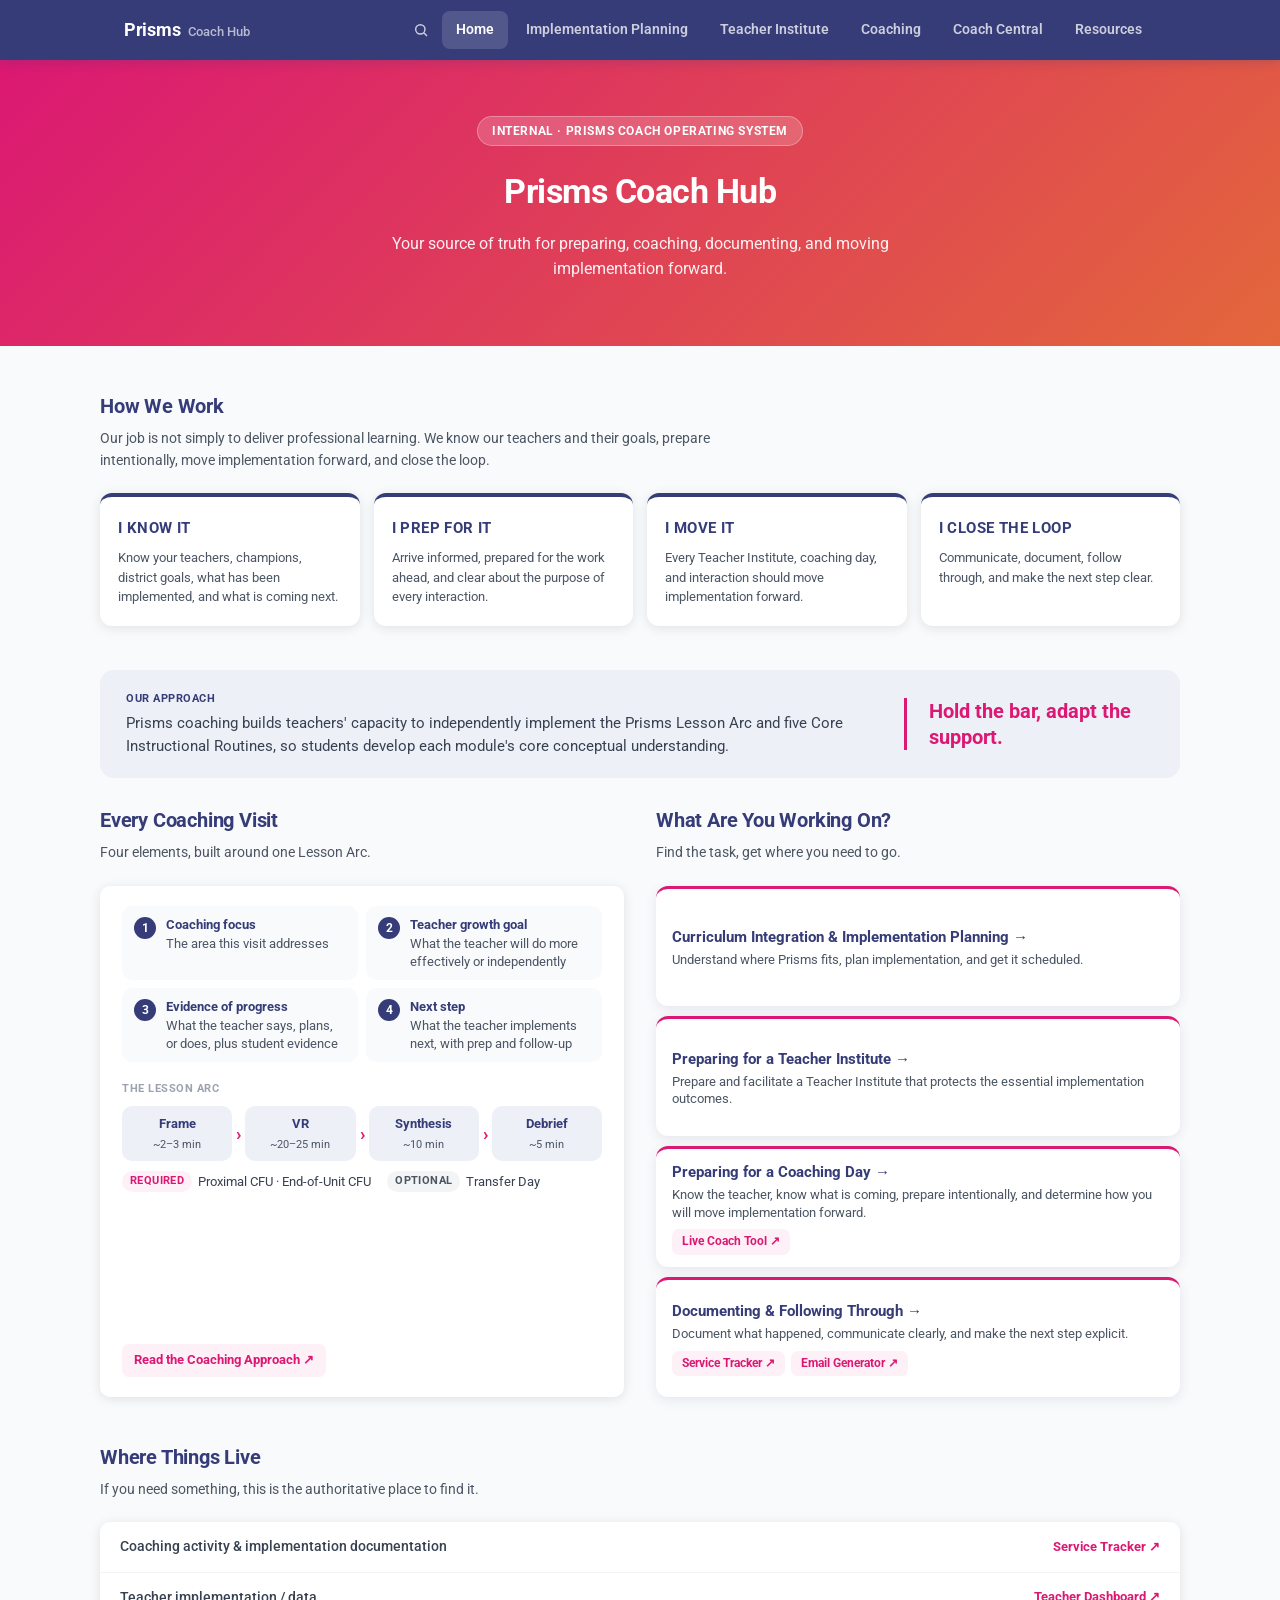
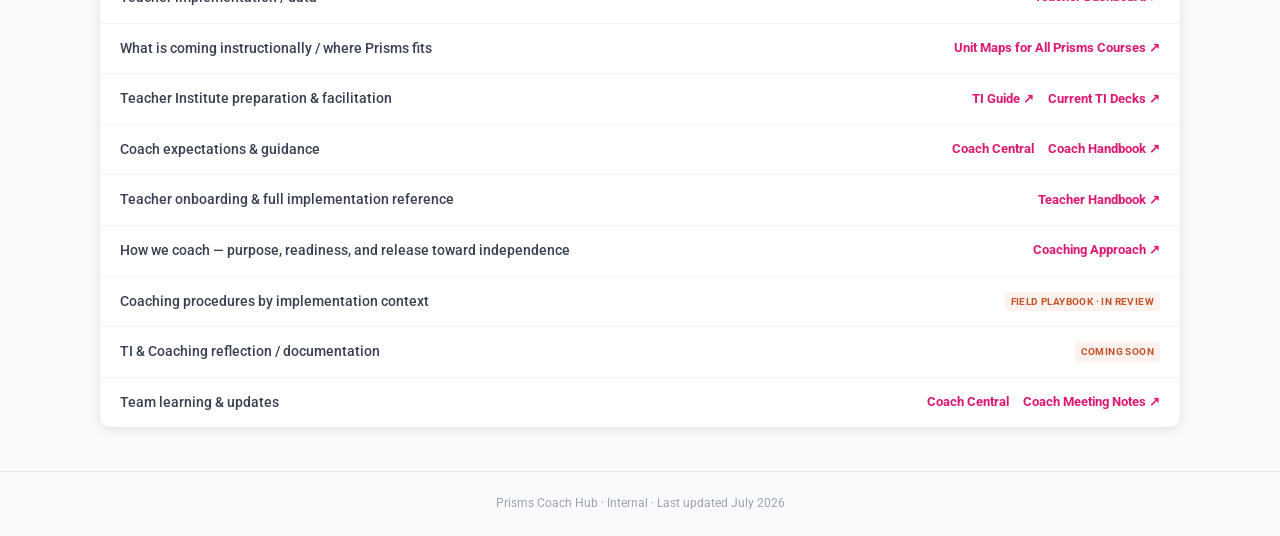
==== index.html @ 75d1a74e "Make link placement and styling consistent on Home and Coach Central - Home: Live Coach Tool now sit" ====
<!DOCTYPE html>
<html lang="en">
<head>
  <meta charset="UTF-8" />
  <meta name="viewport" content="width=device-width, initial-scale=1.0" />
  <title>Prisms Coach Hub · Home</title>
  <link href="https://fonts.googleapis.com/css2?family=Roboto:wght@400;500;700&display=swap" rel="stylesheet" />
  <link rel="stylesheet" href="assets/styles.css?v=45" />
</head>
<body>

  <header class="site-header">
    <div class="site-header-inner">
      <a href="index.html" class="brand">
        <span class="brand-name">Prisms</span>
        <span class="brand-sub">Coach Hub</span>
      </a>
      <div class="header-actions">
        <button class="search-trigger" onclick="openSearch()" aria-label="Search">
          <svg width="16" height="16" viewBox="0 0 24 24" fill="none" stroke="currentColor" stroke-width="2.2"><circle cx="11" cy="11" r="7"/><line x1="21" y1="21" x2="16.65" y2="16.65"/></svg>
        </button>
        <button class="nav-toggle" aria-label="Toggle menu">☰</button>
        <nav class="nav-links">
          <a class="nav-link" href="index.html">Home</a>
          <a class="nav-link" href="integration-mapping.html">Implementation Planning</a>
          <a class="nav-link" href="teacher-institute.html">Teacher Institute</a>
          <a class="nav-link" href="coaching.html">Coaching</a>
          <a class="nav-link" href="coach-hq.html">Coach Central</a>
          <a class="nav-link" href="resources.html">Resources</a>
        </nav>
      </div>
    </div>
  </header>

  <section class="hero">
    <div class="hero-eyebrow">Internal · Prisms Coach Operating System</div>
    <div class="hero-title">Prisms Coach Hub</div>
    <div class="hero-sub">Your source of truth for preparing, coaching, documenting, and moving implementation forward.</div>
  </section>

  <section class="section">
    <div class="section-inner">
      <div class="section-title">How We Work</div>
      <div class="section-desc">Our job is not simply to deliver professional learning. We know our teachers and their goals, prepare intentionally, move implementation forward, and close the loop.</div>
      <div class="identity-grid">
        <div class="identity-card">
          <div class="identity-card-title">I Know It</div>
          <div class="identity-card-desc">Know your teachers, champions, district goals, what has been implemented, and what is coming next.</div>
        </div>
        <div class="identity-card">
          <div class="identity-card-title">I Prep For It</div>
          <div class="identity-card-desc">Arrive informed, prepared for the work ahead, and clear about the purpose of every interaction.</div>
        </div>
        <div class="identity-card">
          <div class="identity-card-title">I Move It</div>
          <div class="identity-card-desc">Every Teacher Institute, coaching day, and interaction should move implementation forward.</div>
        </div>
        <div class="identity-card">
          <div class="identity-card-title">I Close the Loop</div>
          <div class="identity-card-desc">Communicate, document, follow through, and make the next step clear.</div>
        </div>
      </div>
    </div>
  </section>

  <section class="section" style="padding-top: 0;">
    <div class="section-inner">
      <div class="approach-banner">
        <div class="approach-banner-text">
          <div class="approach-banner-title">Our Approach</div>
          Prisms coaching builds teachers' capacity to independently implement the Prisms Lesson Arc and five Core Instructional Routines, so students develop each module's core conceptual understanding.
        </div>
        <div class="approach-tagline">Hold the bar, adapt the support.</div>
      </div>

    <div class="approach-split">
      <div class="approach-col">
        <div class="section-title">Every Coaching Visit</div>
        <div class="section-desc">Four elements, built around one Lesson Arc.</div>
        <div class="card approach-card">
          <div class="element-grid">
            <div class="element"><span class="element-num">1</span><div><strong>Coaching focus</strong>The area this visit addresses</div></div>
            <div class="element"><span class="element-num">2</span><div><strong>Teacher growth goal</strong>What the teacher will do more effectively or independently</div></div>
            <div class="element"><span class="element-num">3</span><div><strong>Evidence of progress</strong>What the teacher says, plans, or does, plus student evidence</div></div>
            <div class="element"><span class="element-num">4</span><div><strong>Next step</strong>What the teacher implements next, with prep and follow-up</div></div>
          </div>
          <div class="approach-label">The Lesson Arc</div>
          <div class="arc-flow">
            <div class="arc-block"><strong>Frame</strong><span>~2–3 min</span></div>
            <span class="arc-arrow">›</span>
            <div class="arc-block"><strong>VR</strong><span>~20–25 min</span></div>
            <span class="arc-arrow">›</span>
            <div class="arc-block"><strong>Synthesis</strong><span>~10 min</span></div>
            <span class="arc-arrow">›</span>
            <div class="arc-block"><strong>Debrief</strong><span>~5 min</span></div>
          </div>
          <div class="arc-assess">
            <span class="arc-group"><span class="arc-badge arc-badge-req">Required</span>Proximal CFU · End-of-Unit CFU</span>
            <span class="arc-group"><span class="arc-badge arc-badge-opt">Optional</span>Transfer Day</span>
          </div>
          <a class="cycle-card-link approach-link" href="https://docs.google.com/document/d/1lz5dNXfbCIZ9FT6xjHAXgHIYilqLjcTztQEKy_ARWPM/edit?tab=t.xjw9xxfvkkqw" target="_blank" rel="noopener">Read the Coaching Approach ↗</a>
        </div>
      </div>

      <div class="approach-col">
      <div class="section-title">What Are You Working On?</div>
      <div class="section-desc">Find the task, get where you need to go.</div>
      <div class="action-grid">
        <div class="action-card">
          <a class="action-card-title" href="integration-mapping.html">Curriculum Integration &amp; Implementation Planning</a>
          <div class="action-card-desc">Understand where Prisms fits, plan implementation, and get it scheduled.</div>
        </div>
        <div class="action-card">
          <a class="action-card-title" href="teacher-institute.html">Preparing for a Teacher Institute</a>
          <div class="action-card-desc">Prepare and facilitate a Teacher Institute that protects the essential implementation outcomes.</div>
        </div>
        <div class="action-card action-card-has-links">
          <a class="action-card-title" href="coaching.html">Preparing for a Coaching Day</a>
          <div class="action-card-desc">Know the teacher, know what is coming, prepare intentionally, and determine how you will move implementation forward.</div>
          <div class="action-card-links">
            <a class="cycle-card-link" href="https://prismscoach.github.io/PrismsEmailGenerator/live-coach-tool.html" target="_blank" rel="noopener">Live Coach Tool ↗</a>
          </div>
        </div>
        <div class="action-card action-card-has-links">
          <a class="action-card-title" href="coaching.html#close-the-loop">Documenting &amp; Following Through</a>
          <div class="action-card-desc">Document what happened, communicate clearly, and make the next step explicit.</div>
          <div class="action-card-links">
            <a class="cycle-card-link" href="https://service.prismsvr.com/" target="_blank" rel="noopener">Service Tracker ↗</a>
            <a class="cycle-card-link" href="https://prismscoach.github.io/PrismsEmailGenerator" target="_blank" rel="noopener">Email Generator ↗</a>
          </div>
        </div>
      </div>
      </div>
    </div>
    </div>
  </section>

  <section class="section" style="padding-top: 0;">
    <div class="section-inner">
      <div class="section-title">Where Things Live</div>
      <div class="section-desc">If you need something, this is the authoritative place to find it.</div>
      <div class="truth-list">
        <div class="truth-row">
          <div class="truth-need">Coaching activity &amp; implementation documentation</div>
          <div class="truth-where"><a href="https://service.prismsvr.com/" target="_blank" rel="noopener">Service Tracker ↗</a></div>
        </div>
        <div class="truth-row">
          <div class="truth-need">Teacher implementation / data</div>
          <div class="truth-where"><a href="https://live.prismsvr.com" target="_blank" rel="noopener">Teacher Dashboard ↗</a></div>
        </div>
        <div class="truth-row">
          <div class="truth-need">What is coming instructionally / where Prisms fits</div>
          <div class="truth-where"><a href="https://docs.google.com/document/d/1P5KMK_pdKpTpYful4IcUAfwMFDizPWIRsAuM0gYCuos/view?tab=t.xg6t84ydygg0#heading=h.jd2sb1dj5eii" target="_blank" rel="noopener">Unit Maps for All Prisms Courses ↗</a></div>
        </div>
        <div class="truth-row">
          <div class="truth-need">Teacher Institute preparation &amp; facilitation</div>
          <div class="truth-where">
            <a href="https://docs.google.com/document/d/1XtAutbrFlFC32eb30raBuSGPkoK6WJgz8N25M-khRbY/view" target="_blank" rel="noopener">TI Guide ↗</a>
            <a href="https://drive.google.com/drive/folders/12lk6j9ZFXxcOVqc5LGNqAW1bhOK6K5E5" target="_blank" rel="noopener">Current TI Decks ↗</a>
          </div>
        </div>
        <div class="truth-row">
          <div class="truth-need">Coach expectations &amp; guidance</div>
          <div class="truth-where">
            <a href="coach-hq.html">Coach Central</a>
            <a href="https://docs.google.com/document/d/1s14TWryL_i0_1LQaXrnczQLfy0YZtUf19tMBjfs3yhU/edit?tab=t.0" target="_blank" rel="noopener">Coach Handbook ↗</a>
          </div>
        </div>
        <div class="truth-row">
          <div class="truth-need">Teacher onboarding &amp; full implementation reference</div>
          <div class="truth-where"><a href="https://docs.google.com/document/d/19jdgKdDj_S9fFv0Rxkt-__A_RpCIqfJlPVO00XaneGg/edit?tab=t.0" target="_blank" rel="noopener">Teacher Handbook ↗</a></div>
        </div>
        <div class="truth-row">
          <div class="truth-need">How we coach — purpose, readiness, and release toward independence</div>
          <div class="truth-where"><a href="https://docs.google.com/document/d/1lz5dNXfbCIZ9FT6xjHAXgHIYilqLjcTztQEKy_ARWPM/edit?tab=t.xjw9xxfvkkqw" target="_blank" rel="noopener">Coaching Approach ↗</a></div>
        </div>
        <div class="truth-row">
          <div class="truth-need">Coaching procedures by implementation context</div>
          <div class="truth-where"><span class="pending-badge">Field Playbook · In review</span></div>
        </div>
        <div class="truth-row">
          <div class="truth-need">TI &amp; Coaching reflection / documentation</div>
          <div class="truth-where"><span class="pending-badge">Coming soon</span></div>
        </div>
        <div class="truth-row">
          <div class="truth-need">Team learning &amp; updates</div>
          <div class="truth-where">
            <a href="coach-hq.html">Coach Central</a>
            <a href="https://drive.google.com/drive/folders/1xNmrIguMOqjNMbdMRAQB9upoG7V-f8pA?usp=drive_link" target="_blank" rel="noopener">Coach Meeting Notes ↗</a>
          </div>
        </div>
      </div>
    </div>
  </section>

    <div class="search-overlay" id="search-overlay">
    <div class="search-box">
      <input type="text" id="search-input" placeholder="Search pages and resources..." autocomplete="off" />
      <div class="search-results" id="search-results"></div>
      <div class="search-hint">Esc to close · Ctrl/Cmd+K to open</div>
    </div>
  </div>

  <footer class="site-footer">Prisms Coach Hub · Internal · Last updated July 2026</footer>

  <script src="assets/search-index.js?v=3"></script>
  <script src="assets/search.js"></script>
  <script src="assets/nav.js?v=2"></script>
</body>
</html>
---- assets/styles.css ----
*, *::before, *::after { box-sizing: border-box; margin: 0; padding: 0; }

:root {
  --pink: #DB1873; --pink-dark: #b8145f; --pink-light: #fdf0f6;
  --navy: #353C78; --navy-dark: #272d5e; --navy-light: #eef0f8;
  --coral: #E3673B; --coral-dark: #c4532a; --coral-light: #fdf2ee;
  --gray-50: #F9FAFB; --gray-100: #F3F4F6; --gray-200: #E5E7EB;
  --gray-300: #D1D5DB; --gray-400: #9CA3AF; --gray-600: #4B5563;
  --gray-700: #374151; --gray-900: #111827;
  --green: #16A34A; --radius: 10px;
  --shadow: 0 2px 12px rgba(0,0,0,0.10);
  --header-h: 60px;
  --max-width: 1080px;
}

html { scroll-behavior: smooth; }
body {
  font-family: 'Roboto', -apple-system, sans-serif;
  background: var(--gray-50);
  color: var(--gray-900);
  font-size: 15px;
  line-height: 1.6;
}
a { color: inherit; text-decoration: none; }
ul { list-style: none; }

/* ─── Site header ─────────────────────────────────────── */
.site-header {
  background: var(--navy);
  height: var(--header-h);
  display: flex;
  align-items: center;
  position: sticky;
  top: 0;
  z-index: 200;
  box-shadow: 0 2px 10px rgba(53,60,120,0.25);
}
.site-header-inner {
  width: 100%;
  max-width: var(--max-width);
  margin: 0 auto;
  padding: 0 24px;
  display: flex;
  align-items: center;
  justify-content: space-between;
}
.brand { display: flex; align-items: baseline; gap: 8px; }
.brand-name { font-size: 18px; font-weight: 700; color: white; letter-spacing: -0.3px; }
.brand-sub { font-size: 13px; color: rgba(255,255,255,0.65); font-weight: 500; }

.header-actions { display: flex; align-items: center; gap: 6px; }
.search-trigger { background: none; border: none; color: rgba(255,255,255,0.75); cursor: pointer; padding: 7px; border-radius: 7px; display: flex; align-items: center; transition: background 0.12s, color 0.12s; }
.search-trigger:hover { background: rgba(255,255,255,0.1); color: white; }

.nav-toggle {
  display: none;
  background: none;
  border: none;
  color: white;
  font-size: 22px;
  cursor: pointer;
  padding: 6px;
}
.nav-links { display: flex; align-items: center; gap: 4px; }
.nav-link {
  padding: 8px 14px;
  border-radius: 8px;
  font-size: 13.5px;
  font-weight: 600;
  color: rgba(255,255,255,0.75);
  transition: background 0.15s, color 0.15s;
}
.nav-link:hover { color: white; background: rgba(255,255,255,0.08); }
.nav-link.active { color: white; background: rgba(255,255,255,0.14); }

/* ─── Hero (home) ─────────────────────────────────────── */
.hero {
  background: linear-gradient(135deg, var(--pink) 0%, var(--coral) 100%);
  padding: 56px 24px 64px;
  text-align: center;
  color: white;
}
.hero-eyebrow {
  display: inline-block;
  background: rgba(255,255,255,0.18);
  border: 1px solid rgba(255,255,255,0.3);
  padding: 5px 14px;
  border-radius: 999px;
  font-size: 11.5px;
  font-weight: 700;
  letter-spacing: 0.6px;
  text-transform: uppercase;
  margin-bottom: 18px;
}
.hero-title { font-size: 34px; font-weight: 700; letter-spacing: -0.5px; margin-bottom: 12px; }
.hero-sub { font-size: 16px; color: rgba(255,255,255,0.92); max-width: 560px; margin: 0 auto; line-height: 1.6; }

/* ─── Page header (subpages) ──────────────────────────── */
.page-header {
  background: var(--navy);
  padding: 20px 24px 22px;
  color: white;
}
.page-header-inner { max-width: var(--max-width); margin: 0 auto; }
.page-eyebrow { font-size: 12px; font-weight: 700; letter-spacing: 0.6px; text-transform: uppercase; color: var(--coral-light); opacity: 0.85; margin-bottom: 4px; }
.page-title { font-size: 22px; font-weight: 700; margin-bottom: 5px; letter-spacing: -0.4px; }
.page-purpose { font-size: 13.5px; color: rgba(255,255,255,0.88); max-width: 640px; line-height: 1.5; }

/* ─── Layout ───────────────────────────────────────────── */
.container { max-width: var(--max-width); margin: 0 auto; padding: 0 24px; }
.section { padding: 44px 24px; }
.section-inner { max-width: var(--max-width); margin: 0 auto; }
.section-title { font-size: 20px; font-weight: 700; color: var(--navy); margin-bottom: 6px; letter-spacing: -0.2px; }
.section-desc { font-size: 13.5px; color: var(--gray-600); margin-bottom: 22px; max-width: 640px; line-height: 1.6; }

/* Gives the Coach section more visual weight than Prepare/Log/Follow Up — it's the most-used, most detailed part of the page. */
.section-coach { background: var(--navy-light); }
.section-coach .section-title { font-size: 23px; }

/* ─── How We Work (home identity cards) ─────────────────── */
.identity-grid { display: grid; grid-template-columns: repeat(4, 1fr); gap: 14px; }
.identity-card { background: white; border-radius: 12px; border-top: 4px solid var(--navy); padding: 20px 18px; box-shadow: var(--shadow); }
.identity-card-title { font-size: 14.5px; font-weight: 700; color: var(--navy); text-transform: uppercase; letter-spacing: 0.4px; margin-bottom: 8px; }
.identity-card-desc { font-size: 12.5px; color: var(--gray-600); line-height: 1.55; }

/* ─── What Are You Working On (home action cards) ───────── */
.action-grid { display: grid; grid-template-columns: repeat(3, 1fr); gap: 18px; }
.action-card {
  background: white; border-radius: 14px; border-top: 4px solid var(--pink);
  padding: 22px 22px 20px; box-shadow: 0 6px 20px rgba(53,60,120,0.10);
  display: flex; flex-direction: column; gap: 10px;
  transition: transform 0.15s, box-shadow 0.15s;
}
.action-card:hover { transform: translateY(-3px); box-shadow: 0 12px 28px rgba(53,60,120,0.16); }
.action-card-title { font-size: 17px; font-weight: 700; color: var(--navy); display: block; width: fit-content; }
.action-card-title::after { content: ' →'; }
a.action-card-title:hover { color: var(--pink); text-decoration: underline; }
.action-card-desc { font-size: 13px; color: var(--gray-600); line-height: 1.55; flex: 1; }

/* ─── Where Things Live (home reference list) ───────────── */
.truth-list { background: white; border-radius: var(--radius); box-shadow: var(--shadow); overflow: hidden; }
.truth-row { display: flex; align-items: center; justify-content: space-between; gap: 16px; padding: 14px 20px; border-top: 1px solid var(--gray-100); flex-wrap: wrap; }
.truth-row:first-child { border-top: none; }
.truth-need { font-size: 13.5px; color: var(--gray-700); font-weight: 500; flex: 1; min-width: 220px; }
.truth-where { font-size: 13px; font-weight: 700; display: flex; gap: 14px; flex-wrap: wrap; }
.truth-where a { color: var(--pink); }
.truth-where a:hover { text-decoration: underline; }

/* ─── Cycle grid (Coaching page 4-step flow) ───────────── */
.cycle-grid { display: grid; grid-template-columns: repeat(4, 1fr); gap: 20px; }
.cycle-grid-3 { grid-template-columns: repeat(3, 1fr); }
.cycle-card { background: white; border-radius: 16px; border-top: 4px solid var(--navy); padding: 28px 24px 24px; box-shadow: 0 6px 20px rgba(53,60,120,0.12); display: flex; flex-direction: column; gap: 12px; min-height: 190px; transition: transform 0.15s, box-shadow 0.15s; }
.cycle-card:hover { transform: translateY(-3px); box-shadow: 0 12px 28px rgba(53,60,120,0.18); }
.cycle-num { width: 36px; height: 36px; border-radius: 50%; background: var(--navy-light); color: var(--navy); font-size: 15px; font-weight: 700; display: flex; align-items: center; justify-content: center; }
.cycle-card-title { font-size: 19px; font-weight: 700; color: var(--navy); display: block; width: fit-content; }
a.cycle-card-title:hover { color: var(--pink); text-decoration: underline; }
.cycle-card-desc { font-size: 13.5px; color: var(--gray-600); line-height: 1.6; flex: 1; }
.cycle-card-link { font-size: 13px; font-weight: 700; color: var(--pink); text-decoration: none; align-self: flex-end; padding: 6px 12px; background: var(--pink-light); border-radius: 7px; transition: background 0.12s; }
.cycle-card-link:hover { background: var(--pink); color: white; }

/* ─── Cards (content blocks) ──────────────────────────── */
.card {
  background: white;
  border-radius: var(--radius);
  padding: 22px 24px;
  margin-bottom: 16px;
  box-shadow: var(--shadow);
}
.card-title { font-size: 15.5px; font-weight: 700; color: var(--navy); margin-bottom: 6px; }
.card-desc { font-size: 13px; color: var(--gray-600); line-height: 1.6; margin-bottom: 12px; }
.card-body { font-size: 13.5px; color: var(--gray-700); line-height: 1.7; }
.card-body p + p { margin-top: 10px; }
.card-tag {
  display: inline-block;
  font-size: 10.5px; font-weight: 700; text-transform: uppercase; letter-spacing: 0.5px;
  color: var(--pink); background: var(--pink-light);
  padding: 3px 9px; border-radius: 5px; margin-bottom: 10px;
}
.two-col { display: grid; grid-template-columns: 1fr 1fr; gap: 16px; }
.three-col { display: grid; grid-template-columns: repeat(3, 1fr); gap: 16px; align-items: start; }

.card.compact { padding: 16px 18px; margin-bottom: 0; }
.card.compact .card-tag { margin-bottom: 6px; }
.tight-list { padding-left: 16px; list-style: disc; font-size: 12.5px; color: var(--gray-700); line-height: 1.5; }
.tight-list li { margin-bottom: 3px; }
.tight-list li:last-child { margin-bottom: 0; }

/* ─── Checklist (onboarding) ──────────────────────────── */
.checklist { display: flex; flex-direction: column; gap: 10px; }
.checklist-step { display: flex; gap: 12px; align-items: flex-start; }
.checklist-num {
  flex-shrink: 0; width: 24px; height: 24px; border-radius: 50%;
  background: var(--coral-light); color: var(--coral-dark);
  font-size: 11.5px; font-weight: 700; display: flex; align-items: center; justify-content: center;
  margin-top: 1px;
}
.checklist-text { font-size: 13.5px; color: var(--gray-700); line-height: 1.55; }
.checklist-time { font-size: 11.5px; color: var(--gray-400); font-style: italic; }
.checklist-step-soon .checklist-num { background: var(--gray-100); color: var(--gray-400); }
.checklist-step-soon .checklist-text { color: var(--gray-400); font-style: italic; }

/* ─── Resource links ───────────────────────────────────── */
.resource-grid { display: grid; grid-template-columns: repeat(auto-fill, minmax(230px, 1fr)); gap: 10px; }
.resource-link {
  display: flex; align-items: center; justify-content: space-between; gap: 8px;
  background: white; border: 1.5px solid var(--gray-200); border-radius: 9px;
  padding: 12px 14px; font-size: 13px; font-weight: 600; color: var(--gray-700);
  transition: border-color 0.12s, background 0.12s;
}
.resource-link:hover { border-color: var(--pink); background: var(--pink-light); }
.resource-link .arrow { color: var(--pink); font-size: 14px; flex-shrink: 0; }
.resource-link.pending { border-style: dashed; border-color: var(--gray-300); color: var(--gray-400); cursor: default; }
.pending-badge {
  font-size: 9.5px; font-weight: 700; text-transform: uppercase; letter-spacing: 0.4px;
  background: var(--coral-light); color: var(--coral-dark); padding: 2px 6px; border-radius: 4px; flex-shrink: 0;
}

/* ─── Site search overlay ──────────────────────────────── */
.search-overlay { display: none; position: fixed; inset: 0; background: rgba(30,32,50,0.55); z-index: 500; align-items: flex-start; justify-content: center; padding: 90px 20px; }
.search-overlay.open { display: flex; }
.search-box { background: white; border-radius: 14px; width: 100%; max-width: 560px; box-shadow: 0 20px 60px rgba(0,0,0,0.30); padding: 8px; max-height: 70vh; display: flex; flex-direction: column; }
.search-box input { width: 100%; border: none; padding: 14px 16px; font-size: 16px; font-family: 'Roboto', sans-serif; color: var(--gray-900); outline: none; border-bottom: 1px solid var(--gray-100); }
.search-results { overflow-y: auto; padding: 6px; }
.search-result { display: flex; align-items: center; justify-content: space-between; gap: 10px; padding: 10px 12px; border-radius: 8px; text-decoration: none; }
.search-result:hover { background: var(--pink-light); }
.search-result-label { font-size: 13.5px; font-weight: 600; color: var(--navy); }
.search-result-context { font-size: 11px; color: var(--gray-400); flex-shrink: 0; }
.search-empty { padding: 16px 12px; font-size: 13px; color: var(--gray-400); font-style: italic; }
.search-hint { padding: 8px 12px 4px; font-size: 11px; color: var(--gray-300); text-align: center; }

/* ─── Quote banner (Coach Central) ─────────────────────── */
.quote-banner { background: linear-gradient(135deg, var(--pink) 0%, var(--coral) 100%); border-radius: 12px; padding: 16px 22px; color: white; font-size: 14px; font-style: italic; line-height: 1.6; margin-bottom: 20px; display: flex; align-items: flex-start; gap: 8px; box-shadow: 0 6px 18px rgba(219,24,115,0.22); }
.quote-mark { font-size: 30px; font-weight: 700; line-height: 0.5; font-style: normal; opacity: 0.75; flex-shrink: 0; }

/* ─── Coach / Culture side-by-side panels ─────────────── */
.coach-panel { background: var(--navy-light); position: relative; overflow: hidden; }
.coach-panel .card-title { color: var(--navy-dark); }
.coach-panel .card-tag, .coach-panel .card-title, .coach-panel .card-body { position: relative; z-index: 1; }
.panel-watermark {
  position: absolute; bottom: -18px; right: -18px; width: 170px; height: 170px;
  fill: none; stroke: var(--navy); stroke-width: 1.6; opacity: 0.10; transform: rotate(-8deg);
  pointer-events: none;
}

/* ─── Value accordion (Culture) ────────────────────────── */
.value-accordion { background: white; border-radius: var(--radius); box-shadow: var(--shadow); overflow: hidden; }
.value-accordion.culture-panel { background: var(--coral-light); }
.value-accordion-label { font-size: 10.5px; font-weight: 700; text-transform: uppercase; letter-spacing: 0.5px; color: var(--gray-400); padding: 12px 20px 6px; }
.value-item { border-top: 1px solid rgba(0,0,0,0.06); }
.value-item:first-of-type { border-top: none; }
.value-item summary {
  list-style: none; cursor: pointer; padding: 13px 20px; display: flex; align-items: center; gap: 12px;
  border-left: 4px solid transparent; transition: background 0.12s;
}
.value-item summary::-webkit-details-marker { display: none; }
.value-item summary::after { content: '+'; margin-left: auto; color: var(--gray-400); font-size: 17px; font-weight: 400; flex-shrink: 0; }
.value-item[open] summary::after { content: '−'; }
.value-item summary:hover { background: rgba(255,255,255,0.55); }
.value-icon { display: flex; align-items: center; justify-content: center; flex-shrink: 0; width: 30px; height: 30px; border-radius: 8px; background: rgba(255,255,255,0.6); }
.value-item.excellence .value-icon { color: var(--pink); }
.value-item.velocity .value-icon { color: var(--coral); }
.value-item.team .value-icon { color: var(--navy); }
.value-item.character .value-icon { color: var(--green); }
.value-item-name { font-size: 14px; font-weight: 700; color: var(--navy); min-width: 78px; flex-shrink: 0; }
.value-item-hook { font-size: 12.5px; color: var(--gray-400); }
.value-item[open] .value-item-hook { display: none; }
.value-item.excellence summary { border-left-color: var(--pink); }
.value-item.velocity summary { border-left-color: var(--coral); }
.value-item.team summary { border-left-color: var(--navy); }
.value-item.character summary { border-left-color: var(--green); }
.value-item p { padding: 0 20px 14px 20px; font-size: 13px; color: var(--gray-700); line-height: 1.6; }
.value-item p + p { margin-top: -6px; }
.value-item p strong { color: var(--navy); }

/* ─── Tool card (Coaching page) ───────────────────────── */
.tool-card {
  background: linear-gradient(135deg, var(--pink) 0%, var(--coral) 100%);
  border-radius: 14px;
  padding: 26px 28px;
  color: white;
  display: flex;
  align-items: center;
  justify-content: space-between;
  gap: 20px;
  flex-wrap: wrap;
  box-shadow: 0 8px 24px rgba(219,24,115,0.25);
}
.tool-card-title { font-size: 17px; font-weight: 700; margin-bottom: 5px; }
.tool-card-desc { font-size: 13.5px; color: rgba(255,255,255,0.92); max-width: 460px; line-height: 1.55; }
.tool-card-btn {
  background: white; color: var(--pink); font-weight: 700; font-size: 13.5px;
  padding: 11px 20px; border-radius: 8px; white-space: nowrap;
  box-shadow: 0 2px 8px rgba(0,0,0,0.12);
  transition: opacity 0.15s;
  width: 140px; text-align: center; flex-shrink: 0;
}
.tool-card-btn:hover { opacity: 0.9; }

/* Compact tool-card: title + button inline, sized to content rather than full width — used
   when a section's title/description sit beside it instead of above it. */
.tool-card.tool-compact { flex: 0 0 auto; width: auto; padding: 14px 20px; gap: 16px; }
.tool-card.tool-compact .tool-card-title { margin-bottom: 0; font-size: 15px; white-space: nowrap; }

/* Puts a section's title/description on the left and its tool-card on the right,
   inline, instead of stacked — cuts vertical space considerably. */
.section-tool-row { display: flex; align-items: center; justify-content: space-between; gap: 20px; flex-wrap: wrap; margin-bottom: 20px; }
.section-tool-info { flex: 1; min-width: 220px; }
.section-tool-info .section-title { margin-bottom: 3px; }
.section-tool-info .section-desc { margin-bottom: 0; }

/* ─── I Move It coaching-day guide (Coaching page) ────────── */
.field-guide-card { background: white; border-radius: var(--radius); box-shadow: var(--shadow); padding: 24px 26px; }
.fg-step { margin-bottom: 18px; }
.fg-step:last-child { margin-bottom: 0; }
.fg-step-label { font-size: 13.5px; font-weight: 700; color: var(--navy); margin-bottom: 10px; }

.fg-daytype-grid { display: grid; grid-template-columns: repeat(auto-fit, minmax(150px, 1fr)); gap: 10px; }

.fg-daytype-btn {
  background: white; border: 1.5px solid var(--gray-200); border-radius: 10px;
  padding: 13px 14px; cursor: pointer; text-align: left;
  display: flex; flex-direction: column; gap: 3px;
  font-family: 'Roboto', sans-serif; transition: border-color 0.12s, background 0.12s;
}
.fg-daytype-btn:hover { border-color: var(--pink); background: var(--pink-light); }
.fg-daytype-btn.active { border-color: var(--pink); background: var(--pink-light); box-shadow: inset 0 0 0 1px var(--pink); }
.fg-daytype-btn:focus-visible { outline: 2.5px solid var(--navy); outline-offset: 2px; }
.fg-btn-label { font-size: 13.5px; font-weight: 700; color: var(--navy); }
.fg-btn-hint { font-size: 11.5px; color: var(--gray-400); }
.fg-daytype-btn.active .fg-btn-hint { color: var(--pink-dark); }

.fg-result { margin-top: 22px; padding-top: 20px; border-top: 1px solid var(--gray-100); }
.fg-result-header { display: flex; align-items: baseline; justify-content: space-between; flex-wrap: wrap; gap: 6px; margin-bottom: 14px; }
.fg-result-title { font-size: 17px; font-weight: 700; color: var(--navy); }

.fg-block { margin-bottom: 16px; }
.fg-block:last-of-type { margin-bottom: 0; }
.fg-label { font-size: 11px; font-weight: 700; text-transform: uppercase; letter-spacing: 0.5px; color: var(--gray-400); margin-bottom: 6px; }
.fg-text { font-size: 13.5px; color: var(--gray-700); line-height: 1.6; }

.fg-how-to { margin: 4px 0 18px; padding-top: 16px; border-top: 1px solid var(--gray-100); }
.fg-how-to summary { cursor: pointer; font-size: 13.5px; font-weight: 700; color: var(--navy); list-style: none; }
.fg-how-to summary::-webkit-details-marker { display: none; }
.fg-how-to summary::before { content: '▸ '; color: var(--pink); }
.fg-how-to[open] summary::before { content: '▾ '; }
.fg-how-to-body { margin-top: 14px; }
.fg-sub-block { margin-bottom: 16px; }
.fg-sub-block:last-child { margin-bottom: 0; }
.fg-sub-label { font-size: 11px; font-weight: 700; text-transform: uppercase; letter-spacing: 0.5px; color: var(--gray-400); margin-bottom: 6px; }
.fg-sub-sub-label { font-size: 11.5px; font-weight: 700; color: var(--gray-600); margin: 10px 0 4px; }
.fg-sub-sub-label:first-of-type { margin-top: 0; }

.fg-examples { display: flex; flex-direction: column; gap: 8px; }
.fg-example { font-size: 13.5px; color: var(--gray-700); line-height: 1.6; background: var(--navy-light); border-radius: 8px; padding: 10px 14px; }
.fg-example strong { color: var(--navy); }

.fg-pills { display: flex; flex-wrap: wrap; gap: 8px; }
.fg-pill { display: inline-flex; align-items: baseline; gap: 6px; font-size: 12.5px; font-weight: 700; color: var(--pink); background: var(--pink-light); border-radius: 999px; padding: 5px 13px; }
a.fg-pill:hover { background: var(--pink); color: white; }
a.fg-pill:hover .fg-pill-note { color: white; }
.fg-pill-note { font-size: 11px; font-weight: 400; color: var(--gray-600); }

.fg-trouble { background: var(--navy-light); border-radius: 10px; padding: 14px 16px; margin-bottom: 16px; }
.fg-trouble-title { font-size: 11px; font-weight: 700; text-transform: uppercase; letter-spacing: 0.5px; color: var(--navy); margin-bottom: 8px; }
.fg-trouble-grid { display: grid; grid-template-columns: repeat(auto-fit, minmax(240px, 1fr)); gap: 6px 20px; }
.fg-trouble-item { font-size: 13px; color: var(--gray-700); line-height: 1.5; }
.fg-trouble-item strong { display: block; font-size: 12px; color: var(--navy); }

.fg-print-btn { border: none; cursor: pointer; margin-top: 4px; }

/* ─── Readiness Check (Coaching page) ───────────────────── */
.readiness-card { margin-bottom: 16px; }
.readiness-card summary { cursor: pointer; list-style: none; font-size: 13.5px; font-weight: 700; color: var(--navy); }
.readiness-card summary::-webkit-details-marker { display: none; }
.readiness-card summary::before { content: '▸ '; color: var(--pink); }
.readiness-card[open] summary::before { content: '▾ '; }
.readiness-card[open] summary { margin-bottom: 10px; }
.readiness-intro { font-size: 13px; color: var(--gray-600); margin: -4px 0 12px; }
.readiness-table { width: 100%; border-collapse: collapse; font-size: 13px; line-height: 1.5; }
.readiness-table th, .readiness-table td { text-align: left; vertical-align: top; padding: 10px 12px; border-top: 1px solid var(--gray-100); color: var(--gray-700); }
.readiness-table thead th { border-top: none; padding-top: 0; font-size: 11px; font-weight: 700; text-transform: uppercase; letter-spacing: 0.5px; color: var(--gray-400); }
.readiness-table tbody th { width: 20%; font-weight: 700; color: var(--navy); }
.readiness-note { margin-top: 14px; padding-left: 12px; border-left: 3px solid var(--pink); font-size: 13px; font-weight: 500; color: var(--gray-700); line-height: 1.55; }
.readiness-link { display: inline-block; margin-top: 12px; }

/* ─── Home: Our Approach beside the task cards ───────────── */
.approach-split { display: grid; grid-template-columns: 1fr 1fr; gap: 32px; align-items: stretch; margin-top: 26px; }
.approach-col { display: flex; flex-direction: column; }
.approach-split .action-grid { grid-template-columns: 1fr; grid-auto-rows: 1fr; gap: 10px; flex: 1; }
.approach-split .action-card { display: grid; grid-template-columns: 1fr auto; align-items: center; align-content: center; gap: 2px 12px; padding: 11px 16px 12px; border-top-width: 3px; border-radius: 12px; box-shadow: 0 3px 12px rgba(53,60,120,0.10); }
.approach-split .action-card:hover { transform: translateY(-2px); }
.approach-split .action-card-title { grid-column: 1; grid-row: 1; font-size: 15px; }
.approach-split .action-card-desc { grid-column: 1 / -1; grid-row: 2; font-size: 12.5px; line-height: 1.4; }
.approach-split .action-card .cycle-card-link { grid-column: 2; grid-row: 1; align-self: center; padding: 3px 10px; font-size: 12px; }
.approach-split .action-card-links { grid-column: 1 / -1; grid-row: 3; display: flex; flex-wrap: wrap; gap: 6px; margin-top: 6px; }
.cycle-outcome { font-size: 13.5px; font-weight: 700; color: var(--pink); line-height: 1.4; margin-top: 4px; padding-top: 10px; border-top: 1px solid var(--gray-100); }
.approach-banner { display: flex; align-items: center; justify-content: space-between; gap: 28px; background: var(--navy-light); border-radius: 14px; padding: 20px 26px; font-size: 14.5px; line-height: 1.6; color: var(--gray-700); }
.approach-banner-text { flex: 1; }
.approach-banner-title { font-size: 11px; font-weight: 700; text-transform: uppercase; letter-spacing: 0.5px; color: var(--navy); margin-bottom: 4px; }
.approach-tagline { flex: 0 0 auto; max-width: 250px; font-size: 20px; font-weight: 700; line-height: 1.3; color: var(--pink); border-left: 3px solid var(--pink); padding-left: 22px; }
.approach-card { padding: 20px 22px; margin-bottom: 0; flex: 1; display: flex; flex-direction: column; }
.approach-label { font-size: 11px; font-weight: 700; text-transform: uppercase; letter-spacing: 0.5px; color: var(--gray-400); margin-bottom: 8px; }
.element-grid { display: grid; grid-template-columns: 1fr 1fr; gap: 8px; margin-bottom: 18px; }
.element { display: flex; gap: 10px; align-items: flex-start; background: var(--gray-50); border-radius: 10px; padding: 10px 12px; font-size: 12.5px; line-height: 1.4; color: var(--gray-600); }
.element strong { display: block; font-size: 13px; color: var(--navy); margin-bottom: 1px; }
.element-num { flex: 0 0 22px; height: 22px; border-radius: 50%; background: var(--navy); color: white; font-size: 11.5px; font-weight: 700; display: flex; align-items: center; justify-content: center; margin-top: 1px; }
.arc-flow { display: flex; align-items: stretch; gap: 4px; margin-bottom: 10px; }
.arc-block { flex: 1 1 0; min-width: 0; text-align: center; background: var(--navy-light); border-radius: 10px; padding: 8px 4px; }
.arc-block strong { display: block; font-size: 13px; color: var(--navy); }
.arc-block span { display: block; font-size: 11px; color: var(--gray-600); margin-top: 1px; }
.arc-arrow { align-self: center; color: var(--pink); font-size: 18px; font-weight: 700; line-height: 1; }
.arc-group { white-space: nowrap; display: inline-flex; align-items: center; gap: 6px; }
.arc-assess { display: flex; flex-wrap: wrap; align-items: center; gap: 6px 16px; font-size: 12.5px; color: var(--gray-700); margin-bottom: 18px; }
.arc-badge { font-size: 10.5px; font-weight: 700; text-transform: uppercase; letter-spacing: 0.4px; padding: 2px 8px; border-radius: 999px; }
.arc-badge-req { background: var(--pink-light); color: var(--pink); }
.arc-badge-opt { background: var(--gray-100); color: var(--gray-600); }
.approach-link { display: inline-block; align-self: flex-start; margin-top: auto; }

.fg-empty { font-size: 13px; color: var(--gray-400); font-style: italic; }

/* ─── Pull quote ───────────────────────────────────────── */
.pull-quote {
  border-left: 4px solid var(--pink);
  padding: 4px 20px;
  font-size: 16px;
  font-weight: 500;
  font-style: italic;
  color: var(--navy);
  margin-bottom: 16px;
}

/* ─── State grid map ───────────────────────────────────── */
.map-wrap { display: grid; grid-template-columns: 1fr; gap: 20px; }
@media (min-width: 900px) { .map-wrap { grid-template-columns: 1fr 300px; } }
.state-grid {
  display: grid;
  grid-template-columns: repeat(13, 1fr);
  grid-auto-rows: 1fr;
  gap: 4px;
  aspect-ratio: 13 / 8;
}
.state-tile {
  display: flex; align-items: center; justify-content: center;
  background: var(--gray-100); color: var(--gray-400);
  border-radius: 4px; font-size: 10px; font-weight: 700;
  cursor: default; position: relative; border: 1.5px solid transparent;
  transition: background 0.12s, border-color 0.12s, transform 0.1s;
}
.state-tile.has-coaches { background: var(--navy-light); color: var(--navy); cursor: pointer; }
.state-tile.has-coaches:hover { background: var(--navy); color: white; transform: scale(1.08); z-index: 2; }
.state-tile.has-coaches.selected { background: var(--pink); color: white; border-color: var(--pink-dark); transform: scale(1.08); z-index: 2; }
.state-tile-count {
  position: absolute; top: -5px; right: -5px;
  background: var(--coral); color: white; font-size: 9px; font-weight: 700;
  width: 15px; height: 15px; border-radius: 50%; display: flex; align-items: center; justify-content: center;
  border: 1.5px solid white;
}
.state-tile.travel-tile { border-style: dashed; border-color: var(--navy); }
.state-tile-travel {
  position: absolute; top: -6px; left: -6px;
  background: white; font-size: 9px;
  width: 15px; height: 15px; border-radius: 50%; display: flex; align-items: center; justify-content: center;
  border: 1.5px solid var(--navy); line-height: 1;
}
.map-legend { display: flex; gap: 16px; flex-wrap: wrap; margin-top: 12px; font-size: 11.5px; color: var(--gray-600); }
.map-legend-swatch { display: inline-block; width: 11px; height: 11px; border-radius: 3px; margin-right: 5px; vertical-align: -1px; }

.map-detail {
  background: white; border-radius: var(--radius); box-shadow: var(--shadow);
  padding: 20px; align-self: start; position: sticky; top: calc(var(--header-h) + 16px);
}
.map-detail-empty { color: var(--gray-400); font-size: 13px; line-height: 1.6; }
.map-detail-state { font-size: 16px; font-weight: 700; color: var(--navy); margin-bottom: 2px; }
.map-detail-region { font-size: 11.5px; color: var(--gray-400); margin-bottom: 12px; }
.map-detail-coach { display: flex; align-items: center; gap: 8px; padding: 7px 0; border-top: 1px solid var(--gray-100); font-size: 13px; color: var(--gray-700); }
.map-detail-coach:first-of-type { border-top: none; }
.map-detail-coach.open-role { color: var(--gray-400); font-style: italic; }
.map-detail-dot { width: 7px; height: 7px; border-radius: 50%; background: var(--pink); flex-shrink: 0; }
.map-detail-coach.open-role .map-detail-dot { background: var(--gray-300); }

/* ─── Footer ───────────────────────────────────────────── */
.site-footer {
  border-top: 1px solid var(--gray-200);
  padding: 22px 24px;
  text-align: center;
  font-size: 12px;
  color: var(--gray-400);
}

/* ─── Mobile ───────────────────────────────────────────── */
@media (max-width: 860px) {
  .cycle-grid { grid-template-columns: 1fr 1fr; }
  .two-col { grid-template-columns: 1fr; }
  .three-col { grid-template-columns: 1fr; }
  .identity-grid { grid-template-columns: 1fr 1fr; }
  .action-grid { grid-template-columns: 1fr 1fr; }
  .fg-daytype-grid { grid-template-columns: 1fr; }
  .approach-split { grid-template-columns: 1fr; gap: 24px; }
  .approach-banner { flex-direction: column; align-items: flex-start; gap: 14px; }
  .approach-tagline { max-width: none; border-left: none; border-top: 3px solid var(--pink); padding: 12px 0 0; }
  .approach-split .action-grid { grid-template-columns: 1fr 1fr; }
  .readiness-table thead { display: none; }
  .readiness-table, .readiness-table tbody, .readiness-table tr, .readiness-table th, .readiness-table td { display: block; width: 100%; }
  .readiness-table tr { padding: 10px 0; border-top: 1px solid var(--gray-100); }
  .readiness-table th, .readiness-table td { border-top: none; padding: 3px 0; }
  .readiness-table tbody th { width: 100%; font-size: 14px; }
  .readiness-table td::before { content: attr(data-label); display: block; font-size: 11px; font-weight: 700; text-transform: uppercase; letter-spacing: 0.5px; color: var(--gray-400); margin-top: 4px; }
}
@media (max-width: 560px) {
  .cycle-grid { grid-template-columns: 1fr; }
  .identity-grid { grid-template-columns: 1fr; }
  .action-grid { grid-template-columns: 1fr; }
  .approach-split .action-grid { grid-template-columns: 1fr; }
  .element-grid { grid-template-columns: 1fr; }
  .tool-card.tool-compact { width: 100%; flex: 1 1 100%; }
  .tool-card.tool-compact .tool-card-title { white-space: normal; }
}
@media (max-width: 760px) {
  .nav-toggle { display: block; }
  .nav-links {
    position: absolute; top: var(--header-h); left: 0; right: 0;
    background: var(--navy-dark);
    flex-direction: column;
    align-items: stretch;
    gap: 0;
    display: none;
    padding: 8px;
    box-shadow: 0 8px 20px rgba(0,0,0,0.2);
  }
  .nav-links.open { display: flex; }
  .nav-link { padding: 13px 14px; border-radius: 6px; }
  .hero-title { font-size: 26px; }
  .hero { padding: 32px 20px 40px; }
}
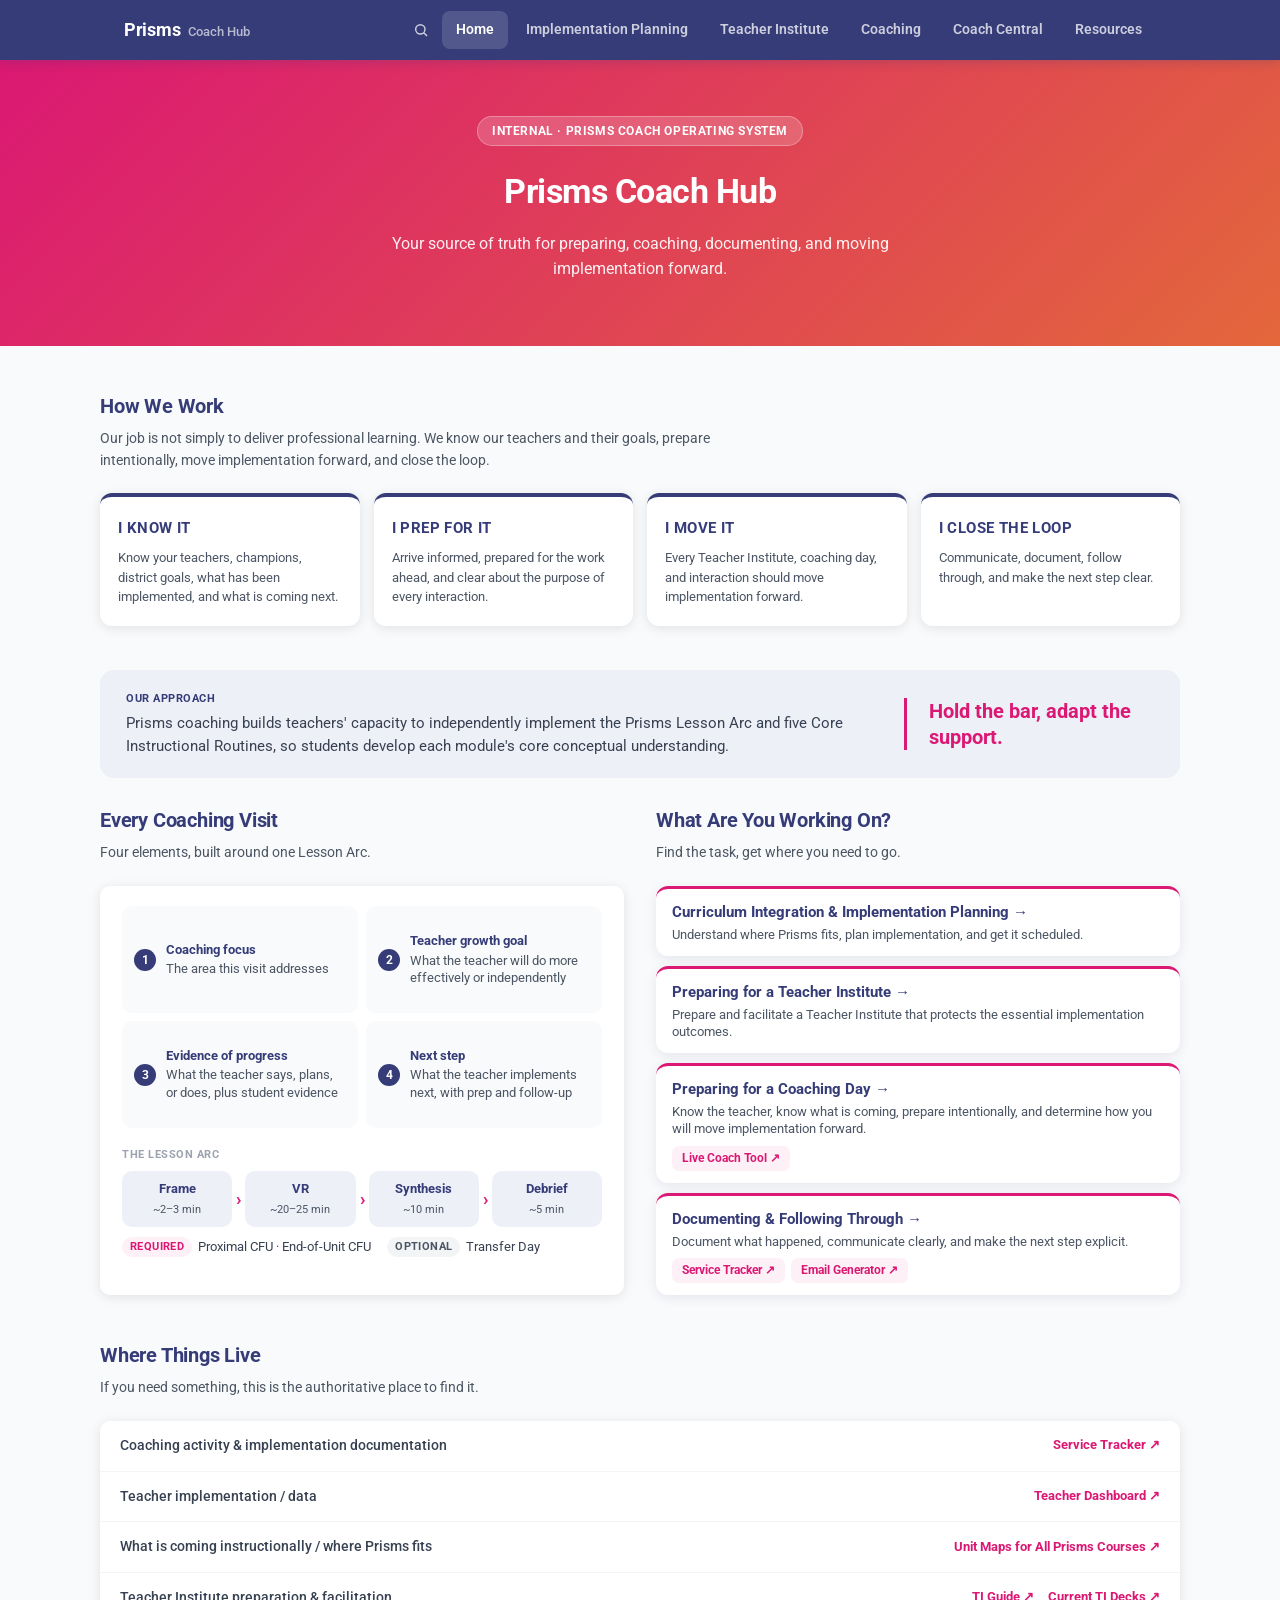
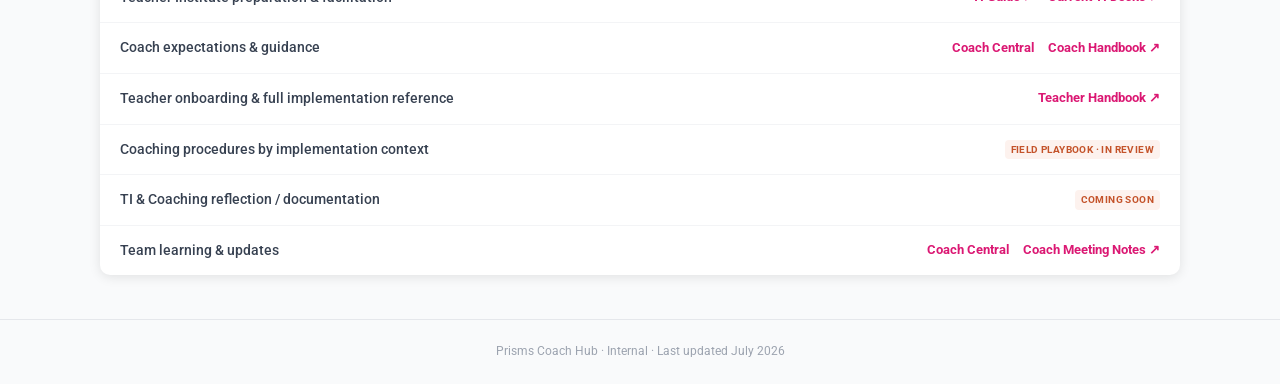
==== commit fd14e3ec: "Remove Coaching Approach doc links until the doc is live; rebalance Our Approach - Removed the home " ====
--- a/index.html
+++ b/index.html
@@ -5,7 +5,7 @@
   <meta name="viewport" content="width=device-width, initial-scale=1.0" />
   <title>Prisms Coach Hub · Home</title>
   <link href="https://fonts.googleapis.com/css2?family=Roboto:wght@400;500;700&display=swap" rel="stylesheet" />
-  <link rel="stylesheet" href="assets/styles.css?v=45" />
+  <link rel="stylesheet" href="assets/styles.css?v=51" />
 </head>
 <body>
 
@@ -98,7 +98,6 @@
             <span class="arc-group"><span class="arc-badge arc-badge-req">Required</span>Proximal CFU · End-of-Unit CFU</span>
             <span class="arc-group"><span class="arc-badge arc-badge-opt">Optional</span>Transfer Day</span>
           </div>
-          <a class="cycle-card-link approach-link" href="https://docs.google.com/document/d/1lz5dNXfbCIZ9FT6xjHAXgHIYilqLjcTztQEKy_ARWPM/edit?tab=t.xjw9xxfvkkqw" target="_blank" rel="noopener">Read the Coaching Approach ↗</a>
         </div>
       </div>
 
@@ -171,10 +170,6 @@
           <div class="truth-where"><a href="https://docs.google.com/document/d/19jdgKdDj_S9fFv0Rxkt-__A_RpCIqfJlPVO00XaneGg/edit?tab=t.0" target="_blank" rel="noopener">Teacher Handbook ↗</a></div>
         </div>
         <div class="truth-row">
-          <div class="truth-need">How we coach — purpose, readiness, and release toward independence</div>
-          <div class="truth-where"><a href="https://docs.google.com/document/d/1lz5dNXfbCIZ9FT6xjHAXgHIYilqLjcTztQEKy_ARWPM/edit?tab=t.xjw9xxfvkkqw" target="_blank" rel="noopener">Coaching Approach ↗</a></div>
-        </div>
-        <div class="truth-row">
           <div class="truth-need">Coaching procedures by implementation context</div>
           <div class="truth-where"><span class="pending-badge">Field Playbook · In review</span></div>
         </div>
@@ -203,7 +198,7 @@
 
   <footer class="site-footer">Prisms Coach Hub · Internal · Last updated July 2026</footer>
 
-  <script src="assets/search-index.js?v=3"></script>
+  <script src="assets/search-index.js?v=4"></script>
   <script src="assets/search.js"></script>
   <script src="assets/nav.js?v=2"></script>
 </body>
--- a/assets/styles.css
+++ b/assets/styles.css
@@ -303,6 +303,12 @@
 
 /* Puts a section's title/description on the left and its tool-card on the right,
    inline, instead of stacked — cuts vertical space considerably. */
+.close-grid { display: grid; grid-template-columns: 1fr 1fr; gap: 16px; align-items: stretch; }
+.close-col { display: flex; flex-direction: column; margin-bottom: 0; }
+.close-col .card-tag { align-self: flex-start; }
+.close-col .tight-list { font-size: 13.5px; line-height: 1.55; margin-bottom: 18px; }
+.close-col .tight-list li { margin-bottom: 5px; }
+.close-col .tool-card.tool-compact { margin-top: auto; width: 100%; flex: 0 0 auto; }
 .section-tool-row { display: flex; align-items: center; justify-content: space-between; gap: 20px; flex-wrap: wrap; margin-bottom: 20px; }
 .section-tool-info { flex: 1; min-width: 220px; }
 .section-tool-info .section-title { margin-bottom: 3px; }
@@ -381,12 +387,11 @@
 .readiness-table thead th { border-top: none; padding-top: 0; font-size: 11px; font-weight: 700; text-transform: uppercase; letter-spacing: 0.5px; color: var(--gray-400); }
 .readiness-table tbody th { width: 20%; font-weight: 700; color: var(--navy); }
 .readiness-note { margin-top: 14px; padding-left: 12px; border-left: 3px solid var(--pink); font-size: 13px; font-weight: 500; color: var(--gray-700); line-height: 1.55; }
-.readiness-link { display: inline-block; margin-top: 12px; }
 
 /* ─── Home: Our Approach beside the task cards ───────────── */
 .approach-split { display: grid; grid-template-columns: 1fr 1fr; gap: 32px; align-items: stretch; margin-top: 26px; }
 .approach-col { display: flex; flex-direction: column; }
-.approach-split .action-grid { grid-template-columns: 1fr; grid-auto-rows: 1fr; gap: 10px; flex: 1; }
+.approach-split .action-grid { grid-template-columns: 1fr; gap: 10px; flex: 1; }
 .approach-split .action-card { display: grid; grid-template-columns: 1fr auto; align-items: center; align-content: center; gap: 2px 12px; padding: 11px 16px 12px; border-top-width: 3px; border-radius: 12px; box-shadow: 0 3px 12px rgba(53,60,120,0.10); }
 .approach-split .action-card:hover { transform: translateY(-2px); }
 .approach-split .action-card-title { grid-column: 1; grid-row: 1; font-size: 15px; }
@@ -400,8 +405,8 @@
 .approach-tagline { flex: 0 0 auto; max-width: 250px; font-size: 20px; font-weight: 700; line-height: 1.3; color: var(--pink); border-left: 3px solid var(--pink); padding-left: 22px; }
 .approach-card { padding: 20px 22px; margin-bottom: 0; flex: 1; display: flex; flex-direction: column; }
 .approach-label { font-size: 11px; font-weight: 700; text-transform: uppercase; letter-spacing: 0.5px; color: var(--gray-400); margin-bottom: 8px; }
-.element-grid { display: grid; grid-template-columns: 1fr 1fr; gap: 8px; margin-bottom: 18px; }
-.element { display: flex; gap: 10px; align-items: flex-start; background: var(--gray-50); border-radius: 10px; padding: 10px 12px; font-size: 12.5px; line-height: 1.4; color: var(--gray-600); }
+.element-grid { display: grid; grid-template-columns: 1fr 1fr; grid-auto-rows: 1fr; gap: 8px; margin-bottom: 18px; flex: 1; }
+.element { display: flex; gap: 10px; align-items: center; background: var(--gray-50); border-radius: 10px; padding: 10px 12px; font-size: 12.5px; line-height: 1.4; color: var(--gray-600); }
 .element strong { display: block; font-size: 13px; color: var(--navy); margin-bottom: 1px; }
 .element-num { flex: 0 0 22px; height: 22px; border-radius: 50%; background: var(--navy); color: white; font-size: 11.5px; font-weight: 700; display: flex; align-items: center; justify-content: center; margin-top: 1px; }
 .arc-flow { display: flex; align-items: stretch; gap: 4px; margin-bottom: 10px; }
@@ -414,7 +419,6 @@
 .arc-badge { font-size: 10.5px; font-weight: 700; text-transform: uppercase; letter-spacing: 0.4px; padding: 2px 8px; border-radius: 999px; }
 .arc-badge-req { background: var(--pink-light); color: var(--pink); }
 .arc-badge-opt { background: var(--gray-100); color: var(--gray-600); }
-.approach-link { display: inline-block; align-self: flex-start; margin-top: auto; }
 
 .fg-empty { font-size: 13px; color: var(--gray-400); font-style: italic; }
 
@@ -496,6 +500,7 @@
   .action-grid { grid-template-columns: 1fr 1fr; }
   .fg-daytype-grid { grid-template-columns: 1fr; }
   .approach-split { grid-template-columns: 1fr; gap: 24px; }
+  .close-grid { grid-template-columns: 1fr; }
   .approach-banner { flex-direction: column; align-items: flex-start; gap: 14px; }
   .approach-tagline { max-width: none; border-left: none; border-top: 3px solid var(--pink); padding: 12px 0 0; }
   .approach-split .action-grid { grid-template-columns: 1fr 1fr; }
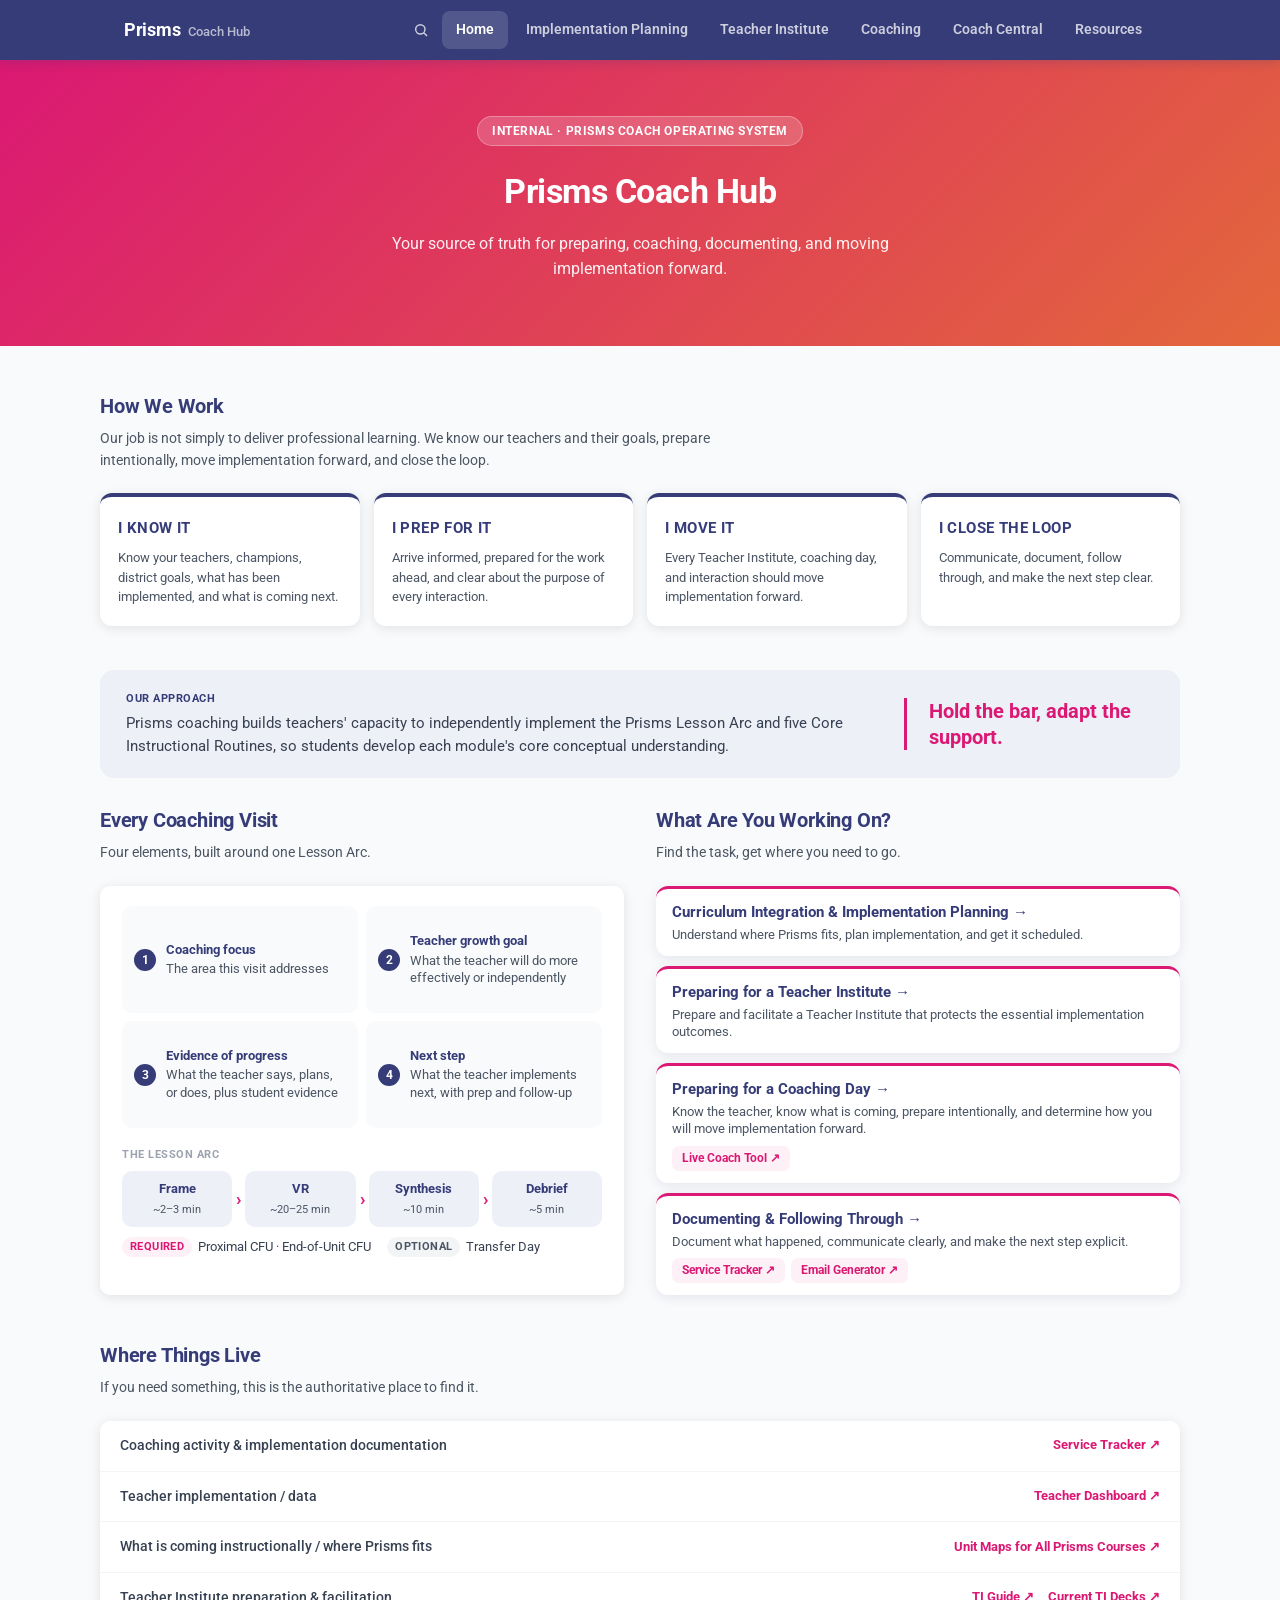
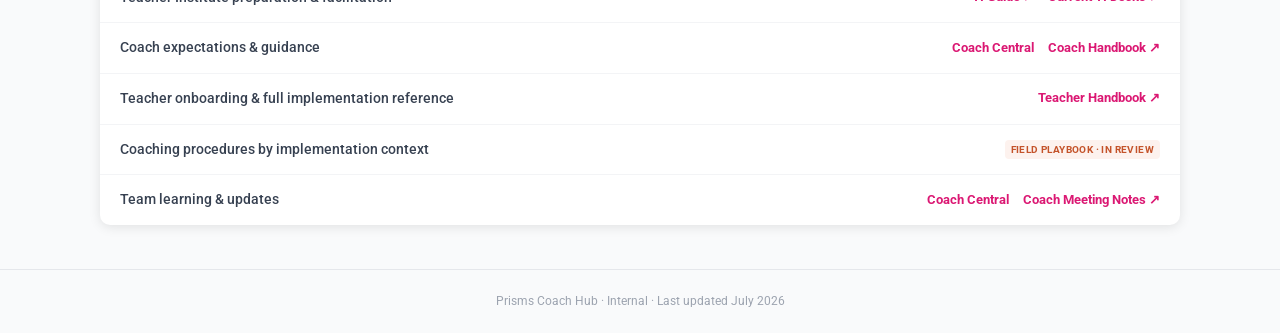
==== commit 816d3fa7: "Trim Tutorial Day extras; remove "TI & Coaching reflection" placeholder - Tutorial Day: removed the " ====
--- a/index.html
+++ b/index.html
@@ -174,10 +174,6 @@
           <div class="truth-where"><span class="pending-badge">Field Playbook · In review</span></div>
         </div>
         <div class="truth-row">
-          <div class="truth-need">TI &amp; Coaching reflection / documentation</div>
-          <div class="truth-where"><span class="pending-badge">Coming soon</span></div>
-        </div>
-        <div class="truth-row">
           <div class="truth-need">Team learning &amp; updates</div>
           <div class="truth-where">
             <a href="coach-hq.html">Coach Central</a>
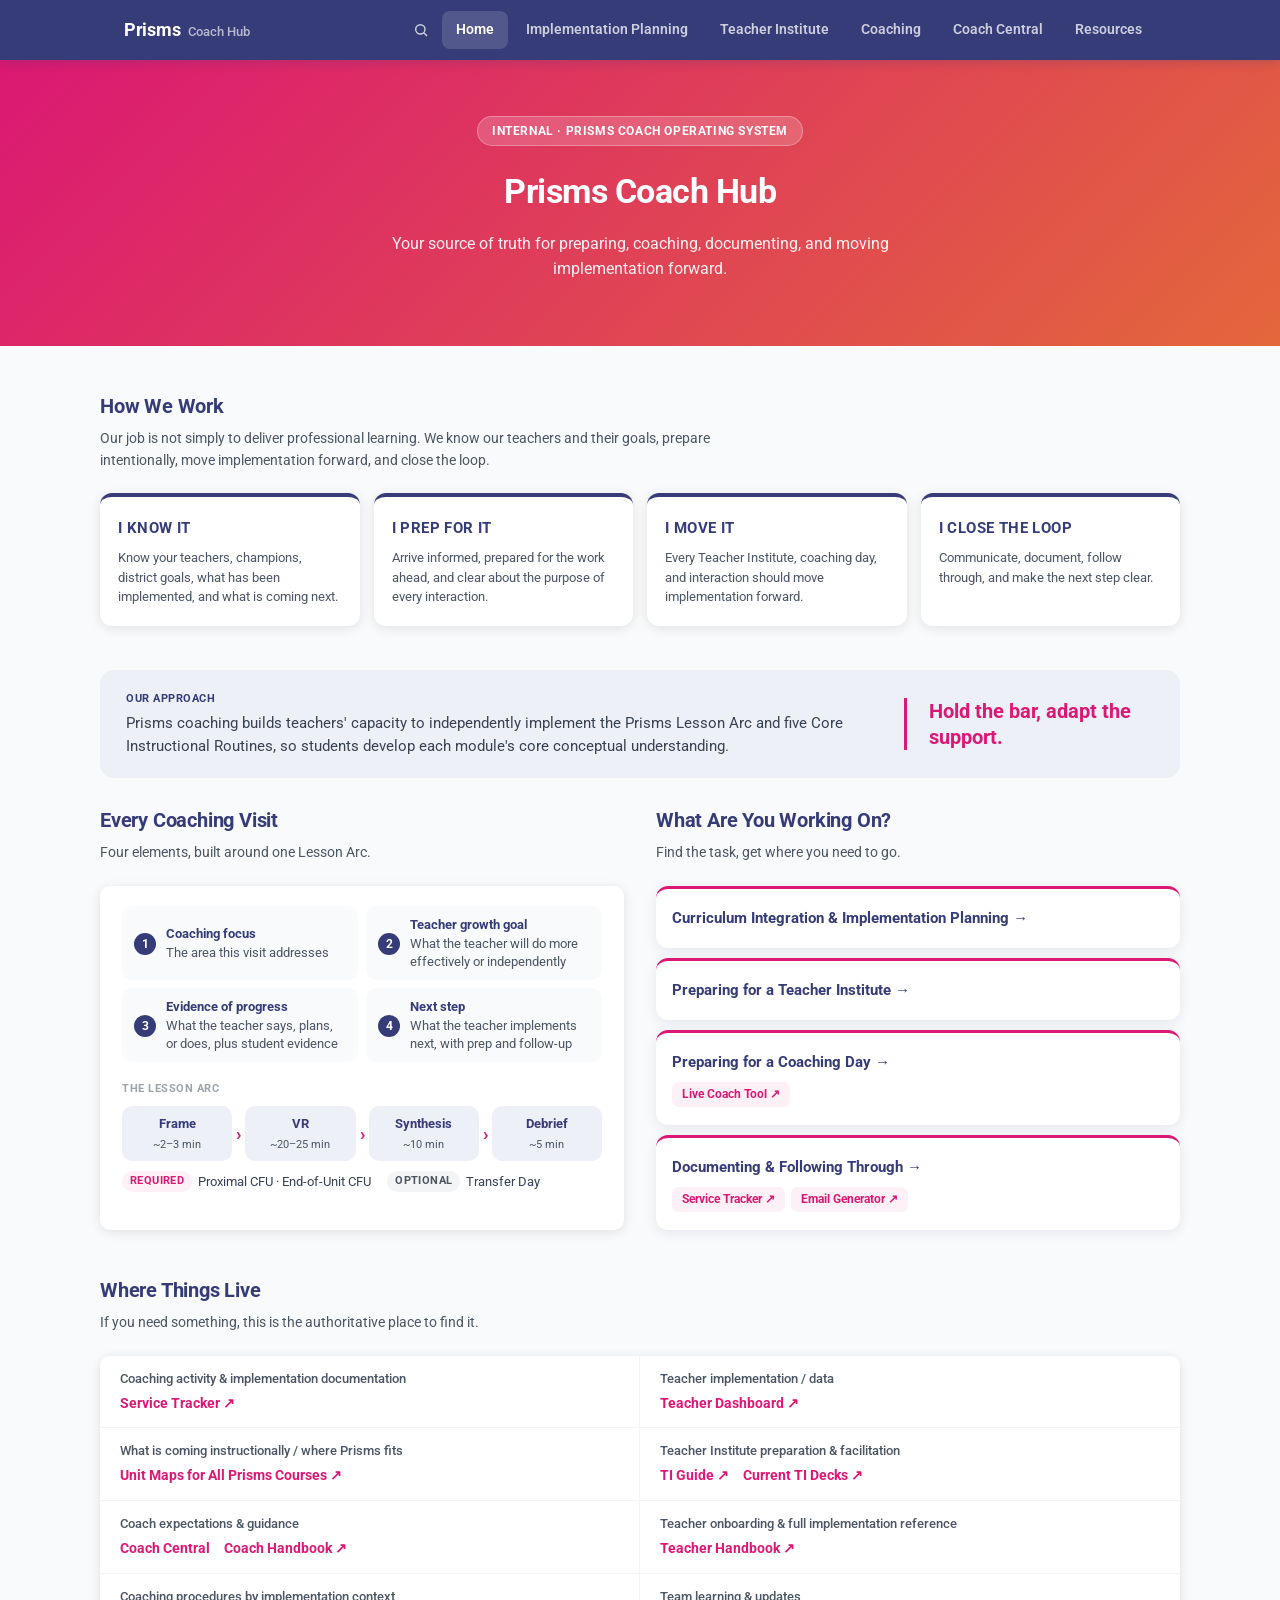
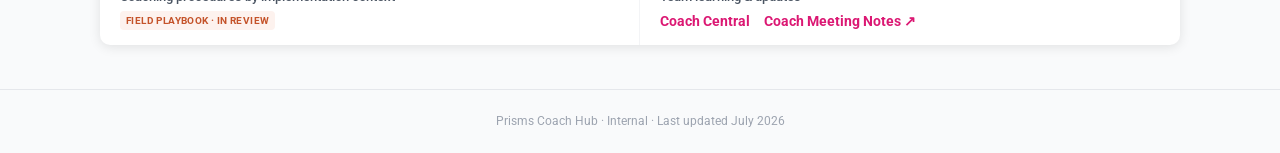
==== commit 2aee923e: "Lighten the home page: titles-only task cards, two-column Where Things Live - Task cards keep their " ====
--- a/index.html
+++ b/index.html
@@ -5,7 +5,7 @@
   <meta name="viewport" content="width=device-width, initial-scale=1.0" />
   <title>Prisms Coach Hub · Home</title>
   <link href="https://fonts.googleapis.com/css2?family=Roboto:wght@400;500;700&display=swap" rel="stylesheet" />
-  <link rel="stylesheet" href="assets/styles.css?v=51" />
+  <link rel="stylesheet" href="assets/styles.css?v=52" />
 </head>
 <body>
 
@@ -107,22 +107,18 @@
       <div class="action-grid">
         <div class="action-card">
           <a class="action-card-title" href="integration-mapping.html">Curriculum Integration &amp; Implementation Planning</a>
-          <div class="action-card-desc">Understand where Prisms fits, plan implementation, and get it scheduled.</div>
         </div>
         <div class="action-card">
           <a class="action-card-title" href="teacher-institute.html">Preparing for a Teacher Institute</a>
-          <div class="action-card-desc">Prepare and facilitate a Teacher Institute that protects the essential implementation outcomes.</div>
         </div>
         <div class="action-card action-card-has-links">
           <a class="action-card-title" href="coaching.html">Preparing for a Coaching Day</a>
-          <div class="action-card-desc">Know the teacher, know what is coming, prepare intentionally, and determine how you will move implementation forward.</div>
           <div class="action-card-links">
             <a class="cycle-card-link" href="https://prismscoach.github.io/PrismsEmailGenerator/live-coach-tool.html" target="_blank" rel="noopener">Live Coach Tool ↗</a>
           </div>
         </div>
         <div class="action-card action-card-has-links">
           <a class="action-card-title" href="coaching.html#close-the-loop">Documenting &amp; Following Through</a>
-          <div class="action-card-desc">Document what happened, communicate clearly, and make the next step explicit.</div>
           <div class="action-card-links">
             <a class="cycle-card-link" href="https://service.prismsvr.com/" target="_blank" rel="noopener">Service Tracker ↗</a>
             <a class="cycle-card-link" href="https://prismscoach.github.io/PrismsEmailGenerator" target="_blank" rel="noopener">Email Generator ↗</a>
--- a/assets/styles.css
+++ b/assets/styles.css
@@ -138,11 +138,12 @@
 .action-card-desc { font-size: 13px; color: var(--gray-600); line-height: 1.55; flex: 1; }
 
 /* ─── Where Things Live (home reference list) ───────────── */
-.truth-list { background: white; border-radius: var(--radius); box-shadow: var(--shadow); overflow: hidden; }
-.truth-row { display: flex; align-items: center; justify-content: space-between; gap: 16px; padding: 14px 20px; border-top: 1px solid var(--gray-100); flex-wrap: wrap; }
-.truth-row:first-child { border-top: none; }
-.truth-need { font-size: 13.5px; color: var(--gray-700); font-weight: 500; flex: 1; min-width: 220px; }
-.truth-where { font-size: 13px; font-weight: 700; display: flex; gap: 14px; flex-wrap: wrap; }
+.truth-list { background: white; border-radius: var(--radius); box-shadow: var(--shadow); overflow: hidden; display: grid; grid-template-columns: 1fr 1fr; }
+.truth-row { display: flex; flex-direction: column; align-items: flex-start; gap: 4px; padding: 13px 20px; border-top: 1px solid var(--gray-100); }
+.truth-row:nth-child(-n+2) { border-top: none; }
+.truth-row:nth-child(odd) { border-right: 1px solid var(--gray-100); }
+.truth-need { font-size: 12.5px; color: var(--gray-600); font-weight: 500; }
+.truth-where { font-size: 13.5px; font-weight: 700; display: flex; gap: 14px; flex-wrap: wrap; }
 .truth-where a { color: var(--pink); }
 .truth-where a:hover { text-decoration: underline; }
 
@@ -395,9 +396,8 @@
 .approach-split .action-card { display: grid; grid-template-columns: 1fr auto; align-items: center; align-content: center; gap: 2px 12px; padding: 11px 16px 12px; border-top-width: 3px; border-radius: 12px; box-shadow: 0 3px 12px rgba(53,60,120,0.10); }
 .approach-split .action-card:hover { transform: translateY(-2px); }
 .approach-split .action-card-title { grid-column: 1; grid-row: 1; font-size: 15px; }
-.approach-split .action-card-desc { grid-column: 1 / -1; grid-row: 2; font-size: 12.5px; line-height: 1.4; }
 .approach-split .action-card .cycle-card-link { grid-column: 2; grid-row: 1; align-self: center; padding: 3px 10px; font-size: 12px; }
-.approach-split .action-card-links { grid-column: 1 / -1; grid-row: 3; display: flex; flex-wrap: wrap; gap: 6px; margin-top: 6px; }
+.approach-split .action-card-links { grid-column: 1 / -1; grid-row: 2; display: flex; flex-wrap: wrap; gap: 6px; margin-top: 6px; }
 .cycle-outcome { font-size: 13.5px; font-weight: 700; color: var(--pink); line-height: 1.4; margin-top: 4px; padding-top: 10px; border-top: 1px solid var(--gray-100); }
 .approach-banner { display: flex; align-items: center; justify-content: space-between; gap: 28px; background: var(--navy-light); border-radius: 14px; padding: 20px 26px; font-size: 14.5px; line-height: 1.6; color: var(--gray-700); }
 .approach-banner-text { flex: 1; }
@@ -501,6 +501,9 @@
   .fg-daytype-grid { grid-template-columns: 1fr; }
   .approach-split { grid-template-columns: 1fr; gap: 24px; }
   .close-grid { grid-template-columns: 1fr; }
+  .truth-list { grid-template-columns: 1fr; }
+  .truth-row:nth-child(2) { border-top: 1px solid var(--gray-100); }
+  .truth-row:nth-child(odd) { border-right: none; }
   .approach-banner { flex-direction: column; align-items: flex-start; gap: 14px; }
   .approach-tagline { max-width: none; border-left: none; border-top: 3px solid var(--pink); padding: 12px 0 0; }
   .approach-split .action-grid { grid-template-columns: 1fr 1fr; }
